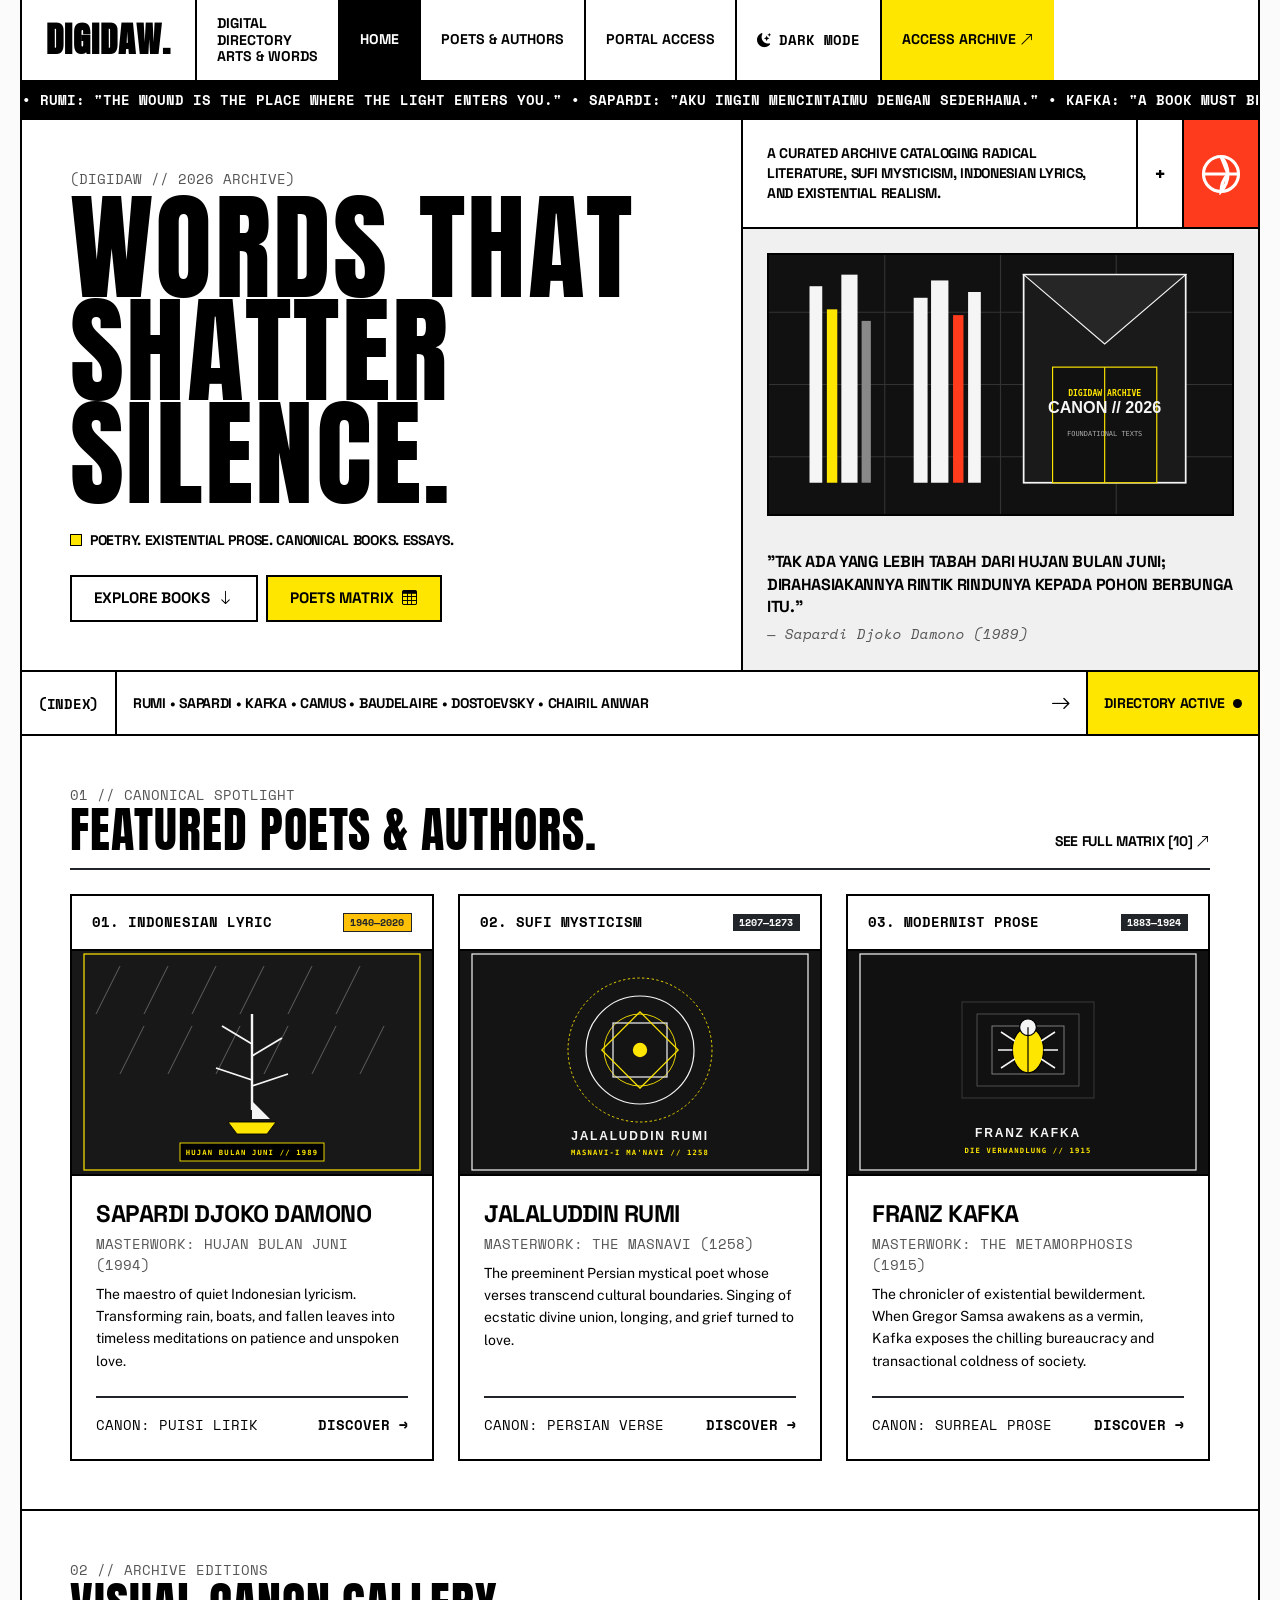
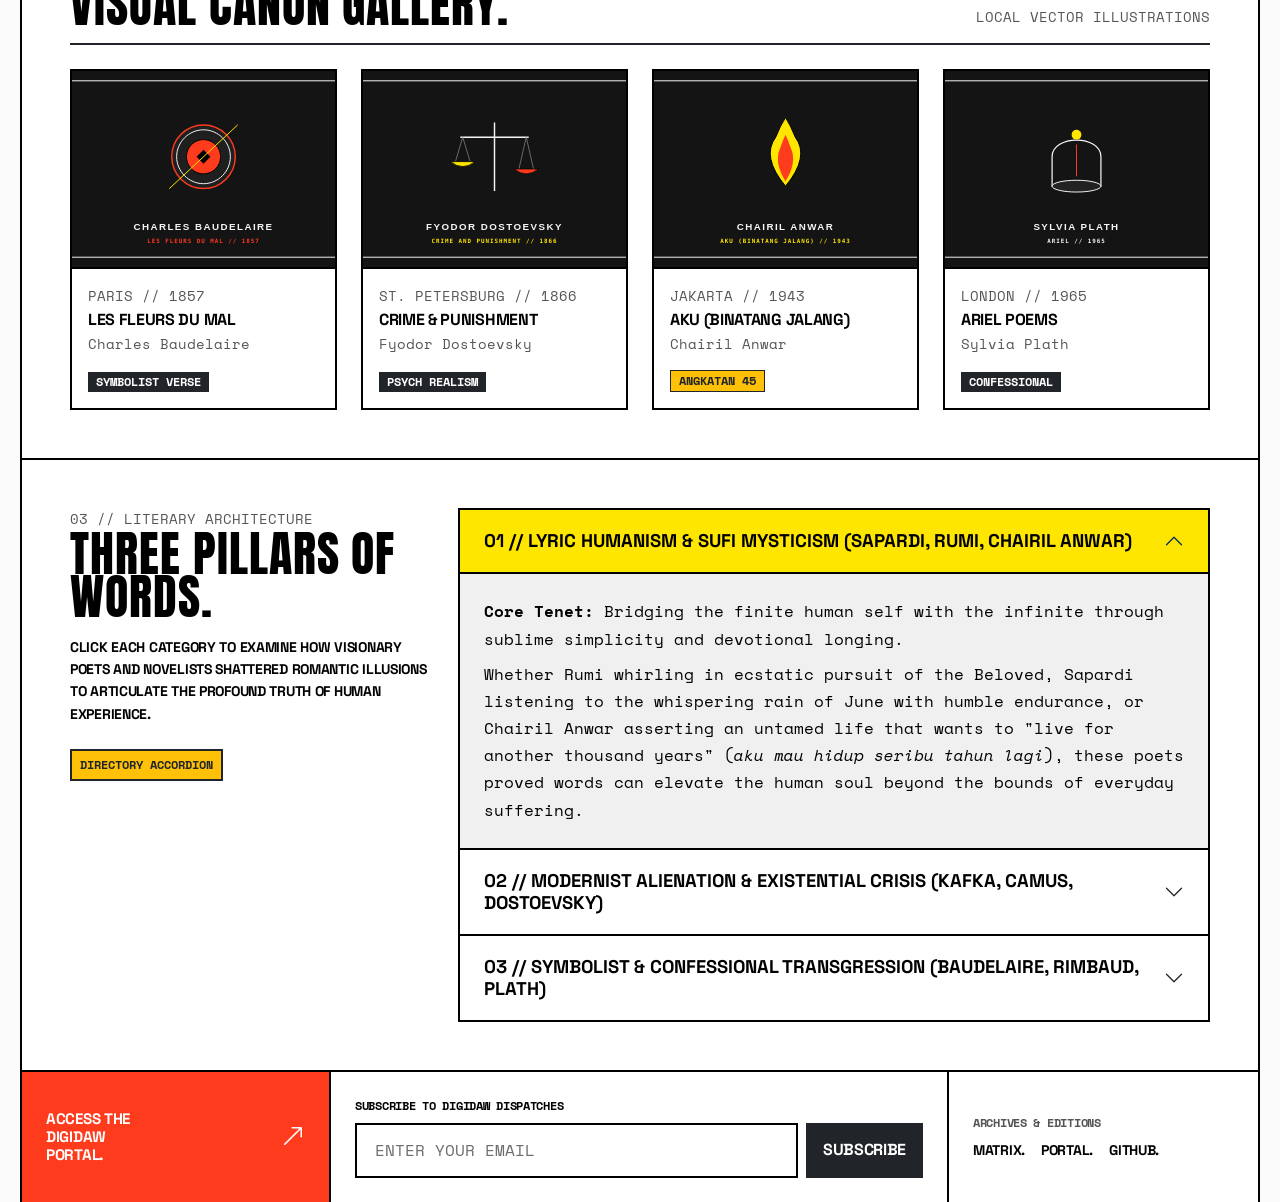
==== index.html @ c00b8d93 "feat: Initial Release DIGIDAW" ====
<!DOCTYPE html>
<html lang="en" data-theme="light">
<head>
  <meta charset="UTF-8">
  <meta name="viewport" content="width=device-width, initial-scale=1.0">
  <meta name="description" content="DIGIDAW - Digital Directory of Arts and Words. Architectural brutalist archive of poets, books, and visionary literature.">
  <title>DIGIDAW // Digital Directory of Arts and Words</title>

  <!-- External Stylesheets: Bootstrap 5.3 & Icons -->
  <link href="https://cdn.jsdelivr.net/npm/bootstrap@5.3.3/dist/css/bootstrap.min.css" rel="stylesheet">
  <link rel="stylesheet" href="https://cdn.jsdelivr.net/npm/bootstrap-icons@1.11.3/font/bootstrap-icons.min.css">

  <!-- Google Fonts: Anton (Display) & Public Sans / Space Grotesk / Space Mono -->
  <link rel="preconnect" href="https://fonts.googleapis.com">
  <link rel="preconnect" href="https://fonts.gstatic.com" crossorigin>
  <link href="https://fonts.googleapis.com/css2?family=Anton&family=Public+Sans:wght@500;700;800&family=Space+Grotesk:wght@700;800;900&family=Space+Mono:wght@400;700&display=swap" rel="stylesheet">

  <!-- Custom Brutalism Stylesheet -->
  <link rel="stylesheet" href="style.css">
</head>
<body>

  <!-- Screen Reader Accessible Skip Link -->
  <a href="#main-content" class="visually-hidden-focusable p-2 bg-warning text-dark border border-2 border-dark position-absolute top-0 start-0 z-3">Skip to main content</a>

  <div class="brut-container">

    <!-- ================= 1. HEADER & NAVIGATION ================= -->
    <header class="brut-nav">
      <a href="index.html" class="brut-nav-cell brand">DIGIDAW.</a>
      <div class="brut-nav-cell d-none d-md-flex text-start font-mono small" style="line-height: 1.2;">
        DIGITAL<br>DIRECTORY<br>ARTS &amp; WORDS
      </div>
      <a href="index.html" class="brut-nav-cell active-cell">HOME</a>
      <a href="matrix.html" class="brut-nav-cell">POETS &amp; AUTHORS</a>
      <a href="portal.html" class="brut-nav-cell">PORTAL ACCESS</a>
      
      <!-- Theme Switcher (Light / Dark Mode) -->
      <div class="brut-nav-cell p-0">
        <button id="theme-toggle" class="brut-nav-cell border-0 w-100 h-100 theme-toggle-btn" aria-label="Toggle Light/Dark Theme">
          <i class="bi bi-moon-stars-fill theme-icon"></i>
          <span class="theme-label">DARK MODE</span>
        </button>
      </div>

      <!-- Accent Action Link -->
      <a href="portal.html" class="brut-nav-cell yellow-cell">
        ACCESS ARCHIVE <i class="bi bi-arrow-up-right ms-1"></i>
      </a>
    </header>

    <!-- Marquee Announcement Strip -->
    <div class="brutal-ticker" aria-hidden="true">
      <div class="ticker-track">
        &bull; RUMI: "THE WOUND IS THE PLACE WHERE THE LIGHT ENTERS YOU." &bull; SAPARDI: "AKU INGIN MENCINTAIMU DENGAN SEDERHANA." &bull; KAFKA: "A BOOK MUST BE THE AXE FOR THE FROZEN SEA WITHIN US." &bull; BAUDELAIRE: "YOU GAVE ME YOUR MUD AND I HAVE TURNED IT TO GOLD." &bull;
      </div>
    </div>

    <!-- ================= 2. HERO SECTION ================= -->
    <main id="main-content">
      <section class="row g-0 b-bottom">
        
        <!-- Left Hero Column: Giant Headline -->
        <div class="col-lg-7 p-4 p-md-5 b-end d-flex flex-column justify-content-between">
          <div>
            <span class="font-mono small d-block mb-2 text-ink-muted">(DIGIDAW // 2026 ARCHIVE)</span>
            <h1 class="hero-giant-title mb-4">
              WORDS THAT<br>
              SHATTER<br>
              SILENCE.
            </h1>
          </div>
          <div>
            <p class="font-headline small mb-4 d-flex align-items-center gap-2">
              <span style="display:inline-block; width:12px; height:12px; background:var(--accent-yellow); border:1.5px solid var(--ink);"></span>
              POETRY. EXISTENTIAL PROSE. CANONICAL BOOKS. ESSAYS.
            </p>
            <div class="d-flex flex-wrap gap-2">
              <a href="#featured-books" class="btn-brut">
                EXPLORE BOOKS <i class="bi bi-arrow-down"></i>
              </a>
              <a href="matrix.html" class="btn-brut btn-brut-yellow">
                POETS MATRIX <i class="bi bi-table"></i>
              </a>
            </div>
          </div>
        </div>

        <!-- Right Hero Column: Library Imagery & Quote -->
        <div class="col-lg-5 d-flex flex-column">
          <div class="d-flex b-bottom">
            <div class="p-3 p-md-4 b-end flex-grow-1">
              <p class="font-headline mb-0 small" style="line-height: 1.4; font-weight: 800;">
                A CURATED ARCHIVE CATALOGING RADICAL LITERATURE, SUFI MYSTICISM, INDONESIAN LYRICS, AND EXISTENTIAL REALISM.
              </p>
            </div>
            
            <div class="b-end p-3 d-flex align-items-center justify-content-center" style="width: 55px;">
              <span class="font-mono fs-5 fw-bold">+</span>
            </div>

            <!-- Wireframe Accent Box -->
            <div class="d-flex align-items-center justify-content-center p-3" style="width: 85px; background: var(--accent-red); color: #fff;">
              <svg width="42" height="42" viewBox="0 0 24 24" fill="none" stroke="currentColor" stroke-width="1.8">
                <circle cx="12" cy="12" r="10"></circle>
                <line x1="2" y1="12" x2="22" y2="12"></line>
                <path d="M12 2a15.3 15.3 0 0 1 4 10 15.3 15.3 0 0 1-4 10 15.3 15.3 0 0 1 4-10z"></path>
              </svg>
            </div>
          </div>

          <!-- Hero Local Image Box (Guaranteed 100% Reliable Offline & GitHub Pages) -->
          <div class="p-3 p-md-4 flex-grow-1 d-flex flex-column justify-content-between" style="background: var(--bg-subtle);">
            <div class="gallery-img-box mb-3" style="aspect-ratio: 16/9; border: var(--line-thick);">
              <img src="images/library.svg" alt="DIGIDAW Classical Library Archive" loading="eager">
            </div>
            <div>
              <blockquote class="font-headline h6 mb-1 text-ink" style="line-height: 1.4;">
                "Tak ada yang lebih tabah dari hujan bulan Juni; dirahasiakannya rintik rindunya kepada pohon berbunga itu."
              </blockquote>
              <cite class="font-mono small text-ink-muted">— Sapardi Djoko Damono (1989)</cite>
            </div>
          </div>
        </div>

      </section>

      <!-- Status Indicator Bar -->
      <section class="row g-0 b-bottom font-headline small align-items-stretch">
        <div class="col-auto p-3 b-end font-mono d-flex align-items-center justify-content-center" style="min-width: 90px;">
          (INDEX)
        </div>
        <div class="col p-3 b-end d-flex align-items-center justify-content-between">
          <span>RUMI &bull; SAPARDI &bull; KAFKA &bull; CAMUS &bull; BAUDELAIRE &bull; DOSTOEVSKY &bull; CHAIRIL ANWAR</span>
          <i class="bi bi-arrow-right fs-5"></i>
        </div>
        <div class="col-12 col-md-auto p-3 d-flex align-items-center gap-2 justify-content-center" style="background: var(--accent-yellow); color: #000;">
          <span class="fw-bold">DIRECTORY ACTIVE</span>
          <span style="display:inline-block; width:9px; height:9px; background:#000; border-radius:50% !important;"></span>
        </div>
      </section>

      <!-- ================= 3. BOOTSTRAP 3 CARDS ================= -->
      <section class="p-4 p-md-5 b-bottom" id="featured-books">
        
        <div class="d-flex justify-content-between align-items-end flex-wrap gap-2 mb-4 pb-3 border-bottom border-2 border-dark">
          <div>
            <span class="font-mono small d-block mb-1 text-ink-muted">01 // CANONICAL SPOTLIGHT</span>
            <h2 class="font-display display-5 mb-0">FEATURED POETS &amp; AUTHORS.</h2>
          </div>
          <a href="matrix.html" class="font-headline small text-decoration-none d-flex align-items-center gap-1 text-ink">
            SEE FULL MATRIX [10] <i class="bi bi-arrow-up-right"></i>
          </a>
        </div>

        <div class="row g-4">
          
          <!-- Card 1: Sapardi Djoko Damono -->
          <div class="col-md-4">
            <article class="card card-brut">
              <div class="card-brut-header">
                <span>01. INDONESIAN LYRIC</span>
                <span class="badge bg-warning text-dark border border-1 border-dark font-mono">1940—2020</span>
              </div>
              <div class="card-brut-img">
                <img src="images/sapardi.svg" alt="Hujan Bulan Juni by Sapardi Djoko Damono">
              </div>
              <div class="card-brut-body">
                <div>
                  <h3 class="font-headline h4 mb-1">SAPARDI DJOKO DAMONO</h3>
                  <p class="font-mono small text-ink-muted mb-2">MASTERWORK: HUJAN BULAN JUNI (1994)</p>
                  <p class="small mb-4" style="line-height: 1.6;">
                    The maestro of quiet Indonesian lyricism. Transforming rain, boats, and fallen leaves into timeless meditations on patience and unspoken love.
                  </p>
                </div>
                <div class="pt-3 border-top border-2 border-dark d-flex justify-content-between align-items-center font-mono small">
                  <span>CANON: PUISI LIRIK</span>
                  <a href="matrix.html" class="text-decoration-none fw-bold text-ink">DISCOVER &rarr;</a>
                </div>
              </div>
            </article>
          </div>

          <!-- Card 2: Jalaluddin Rumi -->
          <div class="col-md-4">
            <article class="card card-brut">
              <div class="card-brut-header">
                <span>02. SUFI MYSTICISM</span>
                <span class="badge bg-dark text-white font-mono">1207—1273</span>
              </div>
              <div class="card-brut-img">
                <img src="images/rumi.svg" alt="The Masnavi by Jalaluddin Rumi">
              </div>
              <div class="card-brut-body">
                <div>
                  <h3 class="font-headline h4 mb-1">JALALUDDIN RUMI</h3>
                  <p class="font-mono small text-ink-muted mb-2">MASTERWORK: THE MASNAVI (1258)</p>
                  <p class="small mb-4" style="line-height: 1.6;">
                    The preeminent Persian mystical poet whose verses transcend cultural boundaries. Singing of ecstatic divine union, longing, and grief turned to love.
                  </p>
                </div>
                <div class="pt-3 border-top border-2 border-dark d-flex justify-content-between align-items-center font-mono small">
                  <span>CANON: PERSIAN VERSE</span>
                  <a href="matrix.html" class="text-decoration-none fw-bold text-ink">DISCOVER &rarr;</a>
                </div>
              </div>
            </article>
          </div>

          <!-- Card 3: Franz Kafka -->
          <div class="col-md-4">
            <article class="card card-brut">
              <div class="card-brut-header">
                <span>03. MODERNIST PROSE</span>
                <span class="badge bg-dark text-white font-mono">1883—1924</span>
              </div>
              <div class="card-brut-img">
                <img src="images/kafka.svg" alt="The Metamorphosis by Franz Kafka">
              </div>
              <div class="card-brut-body">
                <div>
                  <h3 class="font-headline h4 mb-1">FRANZ KAFKA</h3>
                  <p class="font-mono small text-ink-muted mb-2">MASTERWORK: THE METAMORPHOSIS (1915)</p>
                  <p class="small mb-4" style="line-height: 1.6;">
                    The chronicler of existential bewilderment. When Gregor Samsa awakens as a vermin, Kafka exposes the chilling bureaucracy and transactional coldness of society.
                  </p>
                </div>
                <div class="pt-3 border-top border-2 border-dark d-flex justify-content-between align-items-center font-mono small">
                  <span>CANON: SURREAL PROSE</span>
                  <a href="matrix.html" class="text-decoration-none fw-bold text-ink">DISCOVER &rarr;</a>
                </div>
              </div>
            </article>
          </div>

        </div>

      </section>

      <!-- ================= 4. VISUAL CANON GALLERY ================= -->
      <section class="p-4 p-md-5 b-bottom" id="gallery-section">
        
        <div class="d-flex justify-content-between align-items-end flex-wrap gap-2 mb-4 pb-3 border-bottom border-2 border-dark">
          <div>
            <span class="font-mono small d-block mb-1 text-ink-muted">02 // ARCHIVE EDITIONS</span>
            <h2 class="font-display display-5 mb-0">VISUAL CANON GALLERY.</h2>
          </div>
          <span class="font-mono small text-ink-muted">LOCAL VECTOR ILLUSTRATIONS</span>
        </div>

        <div class="row g-4">
          
          <!-- Gallery Item 1: Charles Baudelaire -->
          <div class="col-sm-6 col-lg-3">
            <div class="gallery-card">
              <div class="gallery-img-box">
                <img src="images/baudelaire.svg" alt="Les Fleurs du mal by Charles Baudelaire" loading="lazy">
              </div>
              <div class="p-3 d-flex flex-column justify-content-between flex-grow-1">
                <div>
                  <span class="font-mono small text-ink-muted d-block">PARIS // 1857</span>
                  <h4 class="font-headline h6 mt-1 mb-1">LES FLEURS DU MAL</h4>
                  <p class="font-mono small text-ink-muted mb-0">Charles Baudelaire</p>
                </div>
                <span class="badge bg-dark text-white align-self-start mt-3 font-mono">SYMBOLIST VERSE</span>
              </div>
            </div>
          </div>

          <!-- Gallery Item 2: Fyodor Dostoevsky -->
          <div class="col-sm-6 col-lg-3">
            <div class="gallery-card">
              <div class="gallery-img-box">
                <img src="images/dostoevsky.svg" alt="Crime and Punishment by Fyodor Dostoevsky" loading="lazy">
              </div>
              <div class="p-3 d-flex flex-column justify-content-between flex-grow-1">
                <div>
                  <span class="font-mono small text-ink-muted d-block">ST. PETERSBURG // 1866</span>
                  <h4 class="font-headline h6 mt-1 mb-1">CRIME &amp; PUNISHMENT</h4>
                  <p class="font-mono small text-ink-muted mb-0">Fyodor Dostoevsky</p>
                </div>
                <span class="badge bg-dark text-white align-self-start mt-3 font-mono">PSYCH REALISM</span>
              </div>
            </div>
          </div>

          <!-- Gallery Item 3: Chairil Anwar -->
          <div class="col-sm-6 col-lg-3">
            <div class="gallery-card">
              <div class="gallery-img-box">
                <img src="images/chairil.svg" alt="Aku by Chairil Anwar" loading="lazy">
              </div>
              <div class="p-3 d-flex flex-column justify-content-between flex-grow-1">
                <div>
                  <span class="font-mono small text-ink-muted d-block">JAKARTA // 1943</span>
                  <h4 class="font-headline h6 mt-1 mb-1">AKU (BINATANG JALANG)</h4>
                  <p class="font-mono small text-ink-muted mb-0">Chairil Anwar</p>
                </div>
                <span class="badge bg-warning text-dark border border-1 border-dark align-self-start mt-3 font-mono">ANGKATAN 45</span>
              </div>
            </div>
          </div>

          <!-- Gallery Item 4: Sylvia Plath -->
          <div class="col-sm-6 col-lg-3">
            <div class="gallery-card">
              <div class="gallery-img-box">
                <img src="images/plath.svg" alt="Ariel by Sylvia Plath" loading="lazy">
              </div>
              <div class="p-3 d-flex flex-column justify-content-between flex-grow-1">
                <div>
                  <span class="font-mono small text-ink-muted d-block">LONDON // 1965</span>
                  <h4 class="font-headline h6 mt-1 mb-1">ARIEL POEMS</h4>
                  <p class="font-mono small text-ink-muted mb-0">Sylvia Plath</p>
                </div>
                <span class="badge bg-dark text-white align-self-start mt-3 font-mono">CONFESSIONAL</span>
              </div>
            </div>
          </div>

        </div>

      </section>

      <!-- ================= 5. BOOTSTRAP ACCORDION 3 ITEMS ================= -->
      <section class="p-4 p-md-5 b-bottom" id="movements-section">
        
        <div class="row g-4 align-items-start">
          
          <div class="col-lg-4">
            <span class="font-mono small d-block mb-1 text-ink-muted">03 // LITERARY ARCHITECTURE</span>
            <h2 class="font-display display-5 mb-3">THREE PILLARS OF WORDS.</h2>
            <p class="font-headline small" style="line-height: 1.6;">
              Click each category to examine how visionary poets and novelists shattered romantic illusions to articulate the profound truth of human experience.
            </p>
            <div class="mt-4">
              <span class="badge p-2 bg-warning text-dark font-mono border border-2 border-dark">DIRECTORY ACCORDION</span>
            </div>
          </div>

          <!-- 3-Item Accordion -->
          <div class="col-lg-8">
            <div class="accordion accordion-brut" id="literatureAccordion">
              
              <!-- Accordion 01: Lyric Humanism & Sufi Mysticism -->
              <div class="accordion-item">
                <h3 class="accordion-header" id="headingLyric">
                  <button class="accordion-button" type="button" data-bs-toggle="collapse" data-bs-target="#collapseLyric" aria-expanded="true" aria-controls="collapseLyric">
                    01 // LYRIC HUMANISM &amp; SUFI MYSTICISM (SAPARDI, RUMI, CHAIRIL ANWAR)
                  </button>
                </h3>
                <div id="collapseLyric" class="accordion-collapse collapse show" aria-labelledby="headingLyric" data-bs-parent="#literatureAccordion">
                  <div class="accordion-body font-mono">
                    <p class="mb-2"><strong>Core Tenet:</strong> Bridging the finite human self with the infinite through sublime simplicity and devotional longing.</p>
                    <p class="mb-0">Whether Rumi whirling in ecstatic pursuit of the Beloved, Sapardi listening to the whispering rain of June with humble endurance, or Chairil Anwar asserting an untamed life that wants to "live for another thousand years" (<em>aku mau hidup seribu tahun lagi</em>), these poets proved words can elevate the human soul beyond the bounds of everyday suffering.</p>
                  </div>
                </div>
              </div>

              <!-- Accordion 02: Modernist Alienation & Existential Prose -->
              <div class="accordion-item">
                <h3 class="accordion-header" id="headingExistential">
                  <button class="accordion-button collapsed" type="button" data-bs-toggle="collapse" data-bs-target="#collapseExist" aria-expanded="false" aria-controls="collapseExistential">
                    02 // MODERNIST ALIENATION &amp; EXISTENTIAL CRISIS (KAFKA, CAMUS, DOSTOEVSKY)
                  </button>
                </h3>
                <div id="collapseExistential" class="accordion-collapse collapse" aria-labelledby="headingExistential" data-bs-parent="#literatureAccordion">
                  <div class="accordion-body font-mono">
                    <p class="mb-2"><strong>Core Tenet:</strong> Confronting institutional absurdity, metaphysical guilt, and the silent universe without false consolations.</p>
                    <p class="mb-0">Kafka's labyrinthine legal courts in <em>The Trial</em>, Camus' relentless Mediterranean glare in <em>The Stranger</em>, and Dostoevsky's feverish guilt in <em>Crime and Punishment</em> strip human consciousness down to its starkest moral architecture.</p>
                  </div>
                </div>
              </div>

              <!-- Accordion 03: Symbolist & Confessional Transgression -->
              <div class="accordion-item">
                <h3 class="accordion-header" id="headingSymbolist">
                  <button class="accordion-button collapsed" type="button" data-bs-toggle="collapse" data-bs-target="#collapseSymbolist" aria-expanded="false" aria-controls="collapseSymbolist">
                    03 // SYMBOLIST &amp; CONFESSIONAL TRANSGRESSION (BAUDELAIRE, RIMBAUD, PLATH)
                  </button>
                </h3>
                <div id="collapseSymbolist" class="accordion-collapse collapse" aria-labelledby="headingSymbolist" data-bs-parent="#literatureAccordion">
                  <div class="accordion-body font-mono">
                    <p class="mb-2"><strong>Core Tenet:</strong> The poet as prophet and transgressor, forging radical beauty from suffering, revolt, and psychic darkness.</p>
                    <p class="mb-0">Baudelaire discovered poetry in the soot and alleys of industrial Paris, Rimbaud pushed language to the absolute edge of delirium, and Sylvia Plath gave incandescent voice to the anguish of existence in <em>Ariel</em>: "Out of the ash I rise with my red hair and I eat men like air."</p>
                  </div>
                </div>
              </div>

            </div>
          </div>

        </div>

      </section>

    </main>

    <!-- ================= 6. FOOTER ================= -->
    <footer class="row g-0 font-headline small">
      
      <!-- Vermilion Red Callout Cell -->
      <a href="portal.html" class="col-12 col-md-3 p-3 p-md-4 b-end text-white text-decoration-none d-flex align-items-center justify-content-between" style="background: var(--accent-red);">
        <span style="font-size: 0.95rem; line-height: 1.2;">ACCESS THE<br>DIGIDAW<br>PORTAL.</span>
        <i class="bi bi-arrow-up-right fs-4"></i>
      </a>

      <!-- Newsletter Form Cell -->
      <div class="col-12 col-md-6 p-3 p-md-4 b-end d-flex flex-column justify-content-center">
        <label for="footer-email-index" class="font-mono mb-2 small text-uppercase">SUBSCRIBE TO DIGIDAW DISPATCHES</label>
        <form class="d-flex" onsubmit="event.preventDefault(); alert('Subscribed to DIGIDAW Dispatches!');">
          <input type="email" id="footer-email-index" class="form-control form-brut me-2" placeholder="ENTER YOUR EMAIL" required>
          <button type="submit" class="btn btn-dark fw-bold px-3 py-2 text-uppercase font-headline">SUBSCRIBE</button>
        </form>
      </div>

      <!-- Quick Links Cell -->
      <div class="col-12 col-md-3 p-3 p-md-4 d-flex flex-column justify-content-center">
        <div class="font-mono small text-uppercase mb-2 text-ink-muted">ARCHIVES &amp; EDITIONS</div>
        <div class="font-headline d-flex gap-3">
          <a href="matrix.html" class="text-decoration-none text-ink">MATRIX.</a>
          <a href="portal.html" class="text-decoration-none text-ink">PORTAL.</a>
          <a href="https://github.com" target="_blank" rel="noopener" class="text-decoration-none text-ink">GITHUB.</a>
        </div>
      </div>

    </footer>

  </div>

  <!-- Bootstrap 5 Bundle JS -->
  <script src="https://cdn.jsdelivr.net/npm/bootstrap@5.3.3/dist/js/bootstrap.bundle.min.js"></script>
  <!-- Custom Helper Script -->
  <script src="script.js"></script>
</body>
</html>
---- style.css ----
/* ==========================================================================
   DIGIDAW // Digital Directory of Arts and Words
   Swiss Architectural Brutalism Design System
   Compatible with Bootstrap 5.3 + Full Light & Dark Mode
   ========================================================================== */

/* 1. THEME TOKENS */
:root {
  --bg-page: #fbfbfb;
  --bg-surface: #ffffff;
  --bg-subtle: #f0f0f0;
  --ink: #000000;
  --ink-muted: #555555;
  --ink-secondary: #333333;

  /* Disciplined Accent Palette: 95% Monochrome + Yellow & Red Accents */
  --accent-yellow: #ffe600;
  --accent-red: #ff3b1e;

  /* Typography */
  --font-display: 'Anton', 'Impact', sans-serif;
  --font-headline: 'Space Grotesk', 'Arial Black', sans-serif;
  --font-mono: 'Space Mono', 'Courier New', monospace;
  --font-body: 'Public Sans', system-ui, -apple-system, sans-serif;

  /* Grid Lines */
  --line-thick: 2px solid #000000;
  --line-heavy: 3px solid #000000;
}

[data-theme="dark"] {
  color-scheme: dark;
  --bg-page: #0a0a0a;
  --bg-surface: #141414;
  --bg-subtle: #1f1f1f;
  --ink: #fcfcfc;
  --ink-muted: #b5b5b5;
  --ink-secondary: #cccccc;

  --line-thick: 2px solid #fcfcfc;
  --line-heavy: 3px solid #fcfcfc;
}

/* 2. BASE RESET & SHARP CORNERS */
*,
*::before,
*::after,
.btn,
.card,
.form-control,
.form-select,
.badge,
.navbar,
.accordion-item,
.accordion-button,
.table,
.alert,
img {
  border-radius: 0 !important;
  box-sizing: border-box;
}

body {
  background-color: var(--bg-page);
  color: var(--ink);
  font-family: var(--font-body);
  line-height: 1.5;
  transition: background-color 0.2s ease, color 0.2s ease;
  min-height: 100vh;
}

/* 3. TYPOGRAPHY */
.font-display {
  font-family: var(--font-display);
  letter-spacing: 0.02em;
  text-transform: uppercase;
  line-height: 0.9;
}

.font-headline {
  font-family: var(--font-headline);
  text-transform: uppercase;
  font-weight: 800;
  letter-spacing: -0.02em;
}

.font-mono {
  font-family: var(--font-mono);
}

.text-ink { color: var(--ink) !important; }
.text-ink-muted { color: var(--ink-muted) !important; }

.hero-giant-title {
  font-family: var(--font-display);
  font-size: clamp(3.2rem, 8.5vw + 0.5rem, 7.5rem);
  line-height: 0.88;
  letter-spacing: 0.02em;
  text-transform: uppercase;
  color: var(--ink);
}

/* 4. GRID CONTAINER & BORDERS */
.brut-container {
  max-width: 1240px;
  margin-inline: auto;
  border-inline: var(--line-thick);
  background: var(--bg-surface);
  transition: background-color 0.2s ease, border-color 0.2s ease;
}

.b-top { border-top: var(--line-thick) !important; }
.b-bottom { border-bottom: var(--line-thick) !important; }
.b-start { border-left: var(--line-thick) !important; }
.b-end { border-right: var(--line-thick) !important; }
.b-all { border: var(--line-thick) !important; }

/* 5. NAVIGATION */
.brut-nav {
  display: flex;
  flex-wrap: wrap;
  border-bottom: var(--line-thick);
  background: var(--bg-surface);
}

.brut-nav-cell {
  border-right: var(--line-thick);
  padding: 0.85rem 1.25rem;
  display: flex;
  align-items: center;
  justify-content: center;
  text-decoration: none;
  color: var(--ink);
  font-family: var(--font-headline);
  font-size: 0.88rem;
  font-weight: 800;
  text-transform: uppercase;
  white-space: nowrap;
  background: var(--bg-surface);
  cursor: pointer;
  transition: background-color 0.15s ease, color 0.15s ease;
}

.brut-nav-cell:hover {
  background-color: var(--ink);
  color: var(--bg-surface);
}

.brut-nav-cell.brand {
  font-family: var(--font-display);
  font-size: 2.2rem;
  padding-inline: 1.5rem;
  letter-spacing: 0.03em;
}

.brut-nav-cell.active-cell {
  background-color: var(--ink);
  color: var(--bg-surface);
}

.brut-nav-cell.yellow-cell {
  background-color: var(--accent-yellow);
  color: #000000 !important;
  border-right: none;
}
.brut-nav-cell.yellow-cell:hover {
  background-color: var(--ink);
  color: var(--accent-yellow) !important;
}

.theme-toggle-btn {
  background: transparent;
  border: none;
  font-family: var(--font-mono);
  font-weight: 700;
  color: var(--ink);
  display: flex;
  align-items: center;
  gap: 0.5rem;
  padding: 0.85rem 1.25rem;
}

/* 6. BUTTONS */
.btn-brut {
  display: inline-flex;
  align-items: center;
  justify-content: center;
  gap: 0.5rem;
  border: var(--line-thick);
  background: var(--bg-surface);
  color: var(--ink);
  font-family: var(--font-headline);
  font-weight: 800;
  font-size: 0.95rem;
  text-transform: uppercase;
  padding: 0.65rem 1.4rem;
  text-decoration: none;
  cursor: pointer;
  transition: all 0.12s ease;
}

.btn-brut:hover {
  background: var(--ink);
  color: var(--bg-surface);
}

.btn-brut-yellow {
  background: var(--accent-yellow);
  border: var(--line-thick);
  color: #000000 !important;
  font-family: var(--font-headline);
  font-weight: 800;
}
.btn-brut-yellow:hover {
  background: var(--ink);
  color: var(--accent-yellow) !important;
}

/* 7. CARDS & VISUAL GALLERY */
.card-brut {
  background: var(--bg-surface);
  border: var(--line-thick);
  height: 100%;
  display: flex;
  flex-direction: column;
  transition: transform 0.15s ease;
  color: var(--ink);
}

.card-brut-header {
  padding: 1rem 1.25rem;
  border-bottom: var(--line-thick);
  font-family: var(--font-mono);
  font-weight: 700;
  font-size: 0.85rem;
  display: flex;
  justify-content: space-between;
  align-items: center;
  background: var(--bg-surface);
  color: var(--ink);
}

.card-brut-img {
  aspect-ratio: 16 / 10;
  background: var(--bg-subtle);
  border-bottom: var(--line-thick);
  display: flex;
  align-items: center;
  justify-content: center;
  overflow: hidden;
  position: relative;
  color: var(--ink);
}

.card-brut-img img {
  width: 100%;
  height: 100%;
  object-fit: cover;
  transition: transform 0.25s ease;
}

.card-brut:hover .card-brut-img img {
  transform: scale(1.03);
}

.card-brut-body {
  padding: 1.5rem;
  flex-grow: 1;
  display: flex;
  flex-direction: column;
  justify-content: space-between;
  background: var(--bg-surface);
  color: var(--ink);
}

.gallery-card {
  border: var(--line-thick);
  overflow: hidden;
  background: var(--bg-surface);
  height: 100%;
  display: flex;
  flex-direction: column;
}

.gallery-img-box {
  aspect-ratio: 4 / 3;
  width: 100%;
  overflow: hidden;
  border-bottom: var(--line-thick);
  background: #111111;
}

.gallery-img-box img {
  width: 100%;
  height: 100%;
  object-fit: cover;
  transition: transform 0.25s ease;
}

.gallery-card:hover .gallery-img-box img {
  transform: scale(1.04);
}

.author-thumb {
  width: 48px;
  height: 48px;
  border: var(--line-thick);
  object-fit: cover;
  flex-shrink: 0;
  background: #141414;
}

/* 8. ACCORDION */
.accordion-brut {
  border: var(--line-thick);
}

.accordion-brut .accordion-item {
  border: none;
  border-bottom: var(--line-thick);
  background: var(--bg-surface);
}

.accordion-brut .accordion-item:last-child {
  border-bottom: none;
}

.accordion-brut .accordion-button {
  background-color: var(--bg-surface);
  color: var(--ink);
  font-family: var(--font-headline);
  font-weight: 800;
  font-size: 1.15rem;
  padding: 1.25rem 1.5rem;
  box-shadow: none !important;
  border: none;
}

.accordion-brut .accordion-button:not(.collapsed) {
  background-color: var(--accent-yellow);
  color: #000000 !important;
  border-bottom: var(--line-thick);
}

.accordion-brut .accordion-body {
  background-color: var(--bg-subtle);
  color: var(--ink);
  padding: 1.5rem;
  font-size: 1rem;
  line-height: 1.7;
}

/* 9. DATA MATRIX TABLE */
.table-brut-wrap {
  border: var(--line-thick);
  overflow-x: auto;
  background: var(--bg-surface);
}

.table-brut {
  width: 100%;
  border-collapse: collapse;
  margin-bottom: 0;
  color: var(--ink);
  font-size: 0.95rem;
}

.table-brut th {
  background: var(--ink);
  color: var(--bg-surface);
  font-family: var(--font-mono);
  font-weight: 700;
  text-transform: uppercase;
  padding: 1rem;
  border: 1px solid var(--ink);
  letter-spacing: 0.05em;
  white-space: nowrap;
}

.table-brut td {
  padding: 1.1rem 1rem;
  border: 1px solid var(--ink);
  vertical-align: middle;
  color: var(--ink);
}

.table-brut tr:hover td {
  background-color: var(--bg-subtle);
}

/* 10. TICKER MARQUEE */
.brutal-ticker {
  background-color: var(--ink);
  color: var(--bg-surface);
  border-bottom: var(--line-thick);
  padding-block: 0.5rem;
  overflow: hidden;
  white-space: nowrap;
  font-family: var(--font-mono);
  font-weight: 700;
  font-size: 0.85rem;
}

.ticker-track {
  display: inline-block;
  animation: ticker-slide 28s linear infinite;
}

@keyframes ticker-slide {
  0% { transform: translateX(0); }
  100% { transform: translateX(-50%); }
}

@media (prefers-reduced-motion: reduce) {
  .ticker-track { animation: none; }
}

/* 11. FORM INPUTS */
.form-brut {
  border: var(--line-thick) !important;
  background: var(--bg-surface) !important;
  color: var(--ink) !important;
  font-family: var(--font-mono);
  padding: 0.85rem 1.1rem;
  font-size: 1rem;
  transition: border-color 0.15s ease;
}

.form-brut::placeholder,
.form-control::placeholder {
  color: var(--ink-muted) !important;
  opacity: 0.85 !important;
}

.form-brut:focus {
  outline: none !important;
  box-shadow: inset 0 0 0 2px var(--ink) !important;
}

.form-brut.is-invalid {
  border-color: var(--accent-red) !important;
  box-shadow: inset 0 0 0 2px var(--accent-red) !important;
}

.form-brut.is-valid {
  border-color: var(--accent-yellow) !important;
}

/* 12. DARK MODE OVERRIDES */
[data-theme="dark"] .bg-white {
  background-color: var(--bg-surface) !important;
  color: var(--ink) !important;
}

[data-theme="dark"] .bg-light {
  background-color: var(--bg-subtle) !important;
  color: var(--ink) !important;
}

[data-theme="dark"] .text-dark {
  color: var(--ink) !important;
}

[data-theme="dark"] .text-muted,
[data-theme="dark"] .text-secondary {
  color: var(--ink-muted) !important;
}

[data-theme="dark"] .border-dark {
  border-color: var(--ink) !important;
}

[data-theme="dark"] .form-control,
[data-theme="dark"] .form-select,
[data-theme="dark"] .form-brut {
  background-color: var(--bg-surface) !important;
  color: var(--ink) !important;
  border-color: var(--ink) !important;
}

/* Explicit high-contrast placeholder inside input box in dark mode */
[data-theme="dark"] .form-brut::placeholder,
[data-theme="dark"] .form-control::placeholder {
  color: #c0c0c0 !important;
  opacity: 0.9 !important;
}

[data-theme="dark"] .form-select option {
  background-color: #141414 !important;
  color: #fcfcfc !important;
}

[data-theme="dark"] input:-webkit-autofill,
[data-theme="dark"] input:-webkit-autofill:hover,
[data-theme="dark"] input:-webkit-autofill:focus {
  -webkit-text-fill-color: #fcfcfc !important;
  -webkit-box-shadow: 0 0 0 1000px #141414 inset !important;
}

[data-theme="dark"] .btn-outline-dark {
  color: var(--ink) !important;
  border-color: var(--ink) !important;
}

[data-theme="dark"] .btn-outline-dark:hover {
  background-color: var(--ink) !important;
  color: var(--bg-surface) !important;
}

[data-theme="dark"] .btn-dark {
  background-color: var(--ink) !important;
  color: var(--bg-surface) !important;
  border-color: var(--ink) !important;
}

[data-theme="dark"] .badge.bg-dark {
  background-color: #2a2a2a !important;
  color: #fcfcfc !important;
  border: 1px solid #fcfcfc;
}

/* 13. RESPONSIVE BREAKPOINTS */
@media (max-width: 991px) {
  .brut-nav {
    flex-direction: column;
  }
  .brut-nav-cell {
    border-right: none;
    border-bottom: var(--line-thick);
    justify-content: flex-start;
  }
  .brut-nav-cell.yellow-cell {
    margin-left: 0;
  }
}

:focus-visible {
  outline: 3px solid var(--ink) !important;
  outline-offset: 2px !important;
}
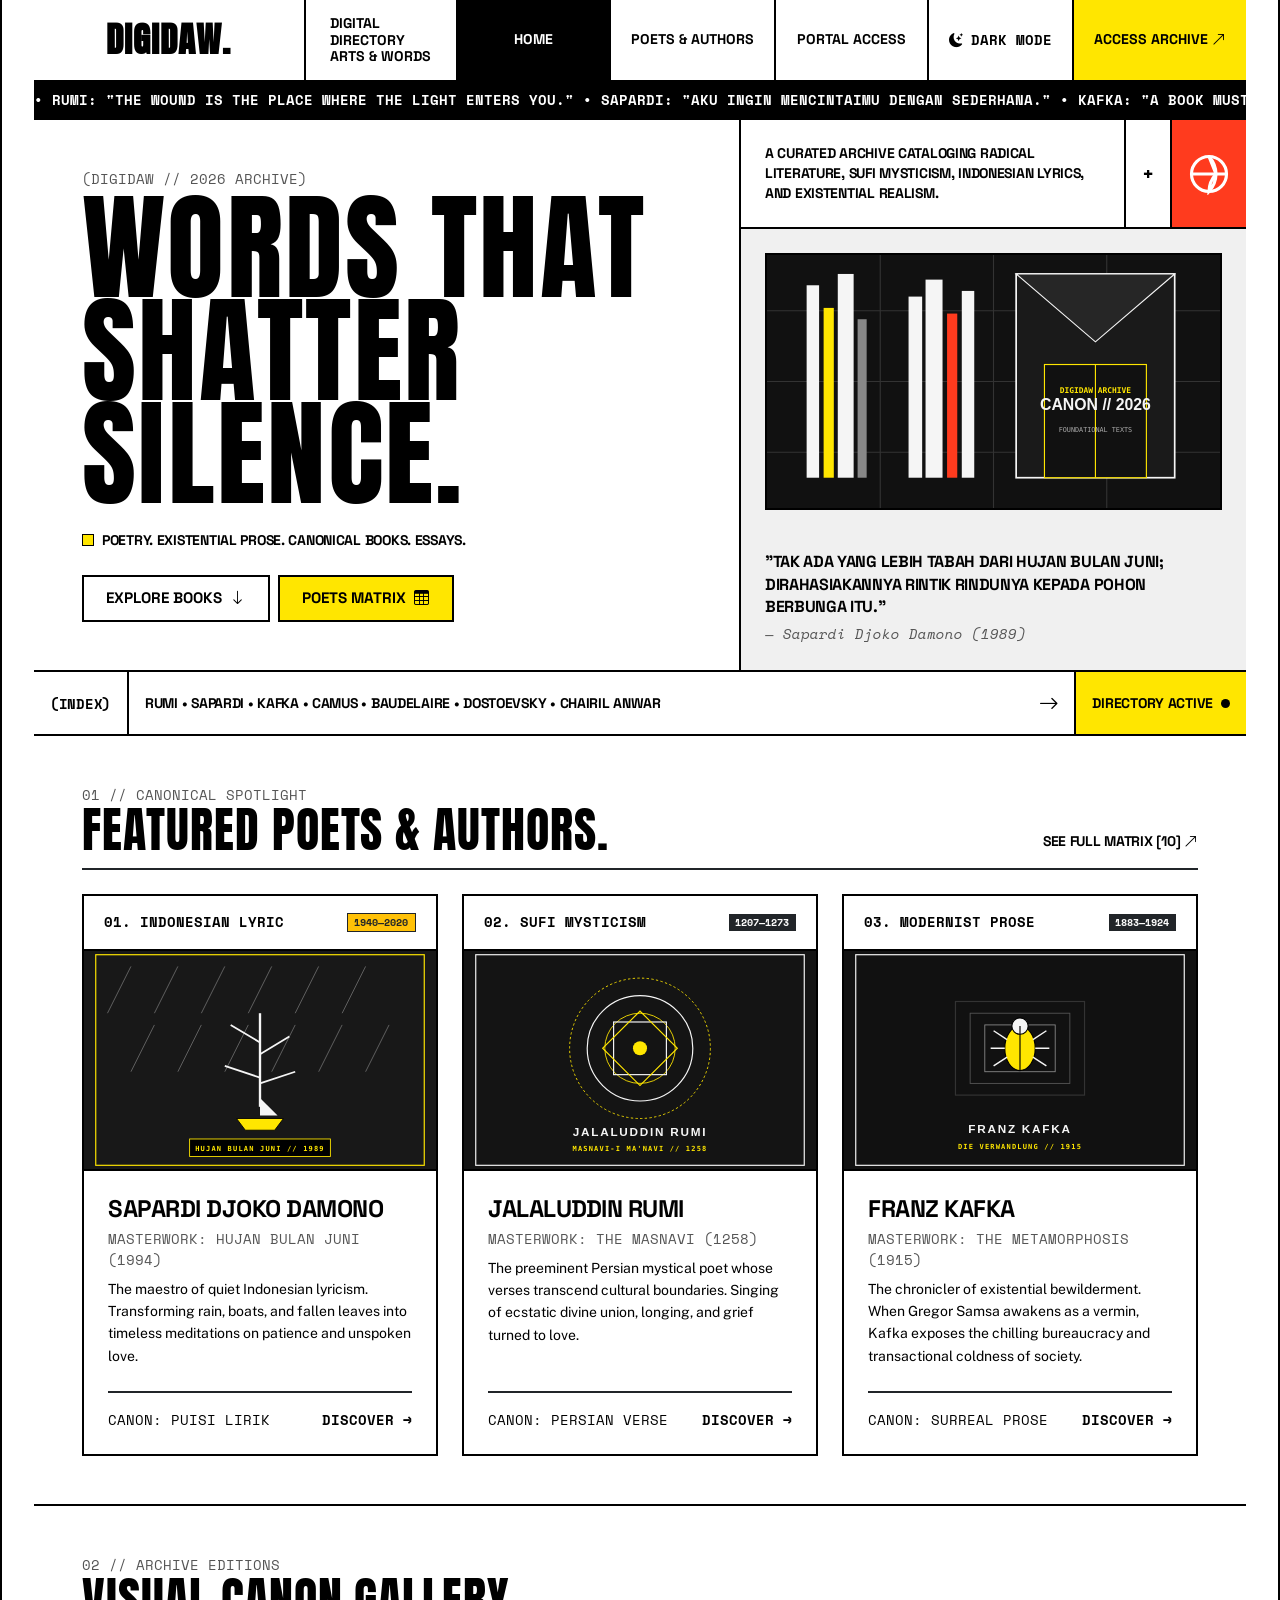
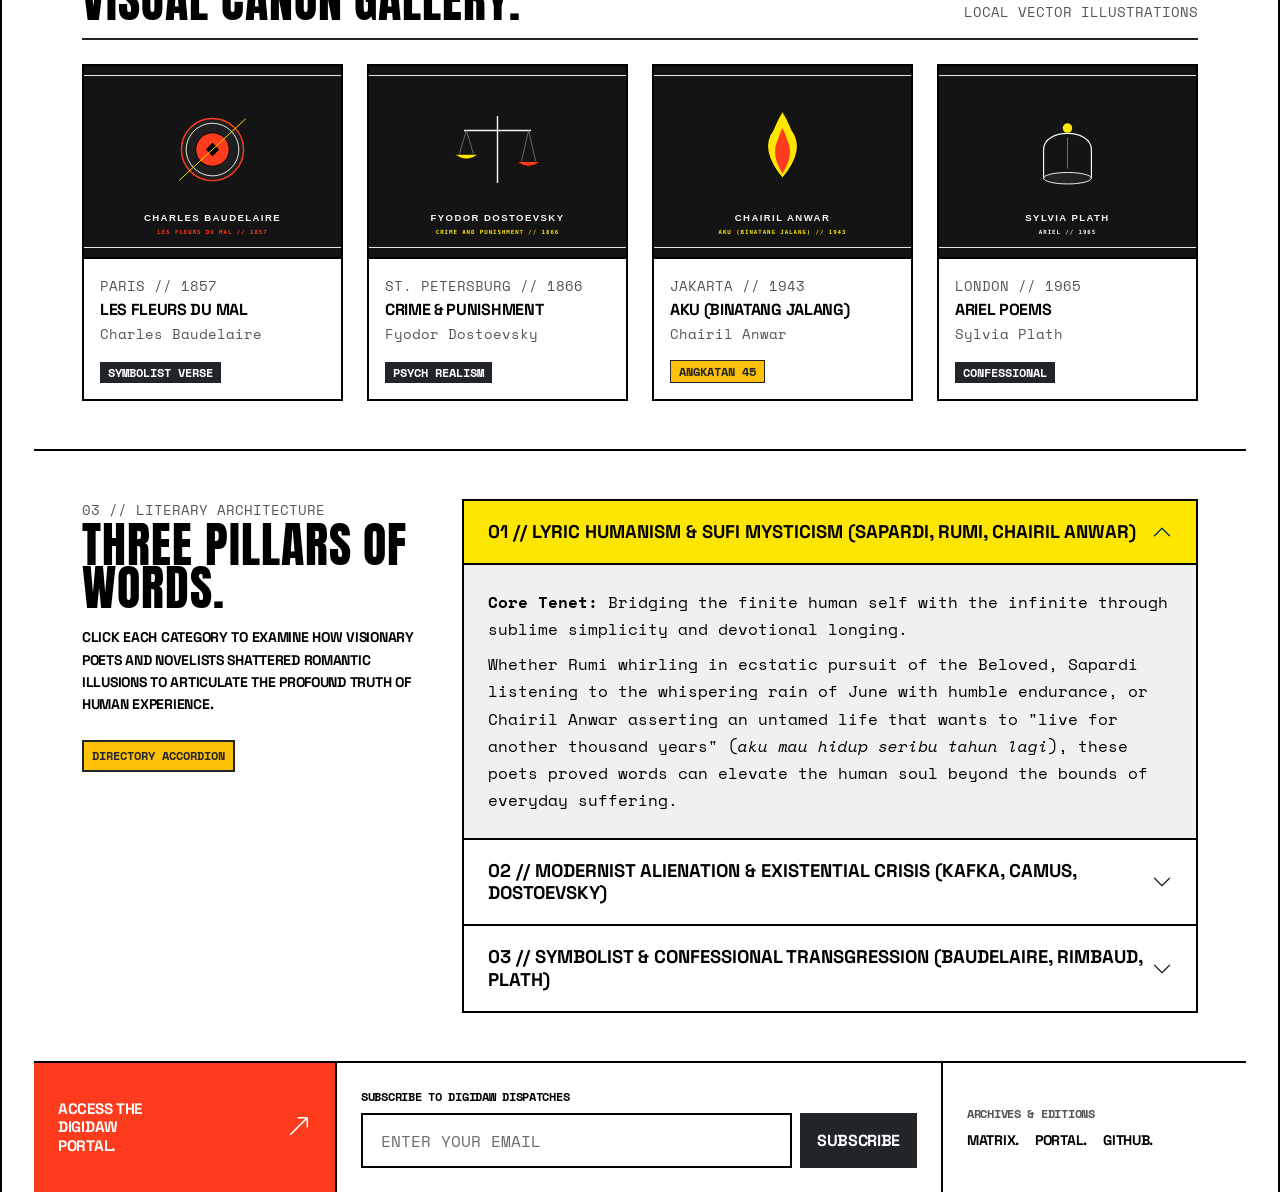
==== commit 0552f7fb: "feat: add more quotes to marquee ticker under navbar" ====
--- a/index.html
+++ b/index.html
@@ -52,7 +52,7 @@
     <!-- Marquee Announcement Strip -->
     <div class="brutal-ticker" aria-hidden="true">
       <div class="ticker-track">
-        &bull; RUMI: "THE WOUND IS THE PLACE WHERE THE LIGHT ENTERS YOU." &bull; SAPARDI: "AKU INGIN MENCINTAIMU DENGAN SEDERHANA." &bull; KAFKA: "A BOOK MUST BE THE AXE FOR THE FROZEN SEA WITHIN US." &bull; BAUDELAIRE: "YOU GAVE ME YOUR MUD AND I HAVE TURNED IT TO GOLD." &bull;
+        &bull; RUMI: "THE WOUND IS THE PLACE WHERE THE LIGHT ENTERS YOU." &bull; SAPARDI: "AKU INGIN MENCINTAIMU DENGAN SEDERHANA." &bull; KAFKA: "A BOOK MUST BE THE AXE FOR THE FROZEN SEA WITHIN US." &bull; BAUDELAIRE: "YOU GAVE ME YOUR MUD AND I HAVE TURNED IT TO GOLD." &bull; PLATH: "I TAKE MY SUITCASE, MY HEART, MY TYPEWRITER." &bull; DOSTOEVSKY: "THE SOUL IS HEALED BY BEING WITH CHILDREN." &bull; CAMUS: "IN THE DEPTH OF WINTER, I FINALLY LEARNED THAT WITHIN ME THERE LAY AN INVINCIBLE SUMMER." &bull; BORGES: "PARADISE IS A KIND OF LIBRARY." &bull; WOOLF: "YOU CANNOT FIND PEACE BY AVOIDING LIFE." &bull; RIMBAUD: "I IS ANOTHER." &bull; MURAKAMI: "MEMORIES WARM YOU UP FROM THE INSIDE." &bull; DANTE: "THE PATH TO PARADISE BEGINS IN HELL." &bull; GOETHE: "WHATEVER YOU CAN DO OR DREAM YOU CAN, BEGIN IT." &bull; NERUDA: "I WANT TO DO WITH YOU WHAT SPRING DOES WITH THE CHERRY TREES." &bull; CHAIRIL: "AKU TIDAK PERNAH MAU JADI PENULIS, AKU MAU JADI SEORANG PRIA." &bull;
       </div>
     </div>
 
--- a/style.css
+++ b/style.css
@@ -102,11 +102,32 @@
 
 /* 4. GRID CONTAINER & BORDERS */
 .brut-container {
-  max-width: 1240px;
   margin-inline: auto;
   border-inline: var(--line-thick);
   background: var(--bg-surface);
   transition: background-color 0.2s ease, border-color 0.2s ease;
+  width: 100%;
+}
+
+/* Desktop: full width with breathing room inside borders */
+@media (min-width: 992px) {
+  .brut-container {
+    max-width: none;
+    padding-inline: 2rem;
+  }
+
+  /* Navbar cells fill full width evenly — no empty space on the right */
+  .brut-nav {
+    flex-wrap: nowrap;
+  }
+  .brut-nav-cell {
+    flex: 1;
+    text-align: center;
+    justify-content: center;
+  }
+  .brut-nav-cell.brand {
+    flex: 2;
+  }
 }
 
 .b-top { border-top: var(--line-thick) !important; }
@@ -520,21 +541,113 @@
 }
 
 /* 13. RESPONSIVE BREAKPOINTS */
-@media (max-width: 991px) {
+
+/* Extra-small phones (<576px) */
+@media (max-width: 575px) {
+  .brut-container {
+    padding-inline: 1rem;
+  }
+
   .brut-nav {
     flex-direction: column;
-  }
+    padding: 0;
+  }
+
   .brut-nav-cell {
     border-right: none;
     border-bottom: var(--line-thick);
     justify-content: flex-start;
-  }
+    text-align: left;
+    white-space: normal;
+    padding: 0.75rem 1rem;
+  }
+
+  .brut-nav-cell.brand {
+    font-size: 1.8rem;
+    padding-inline: 1rem;
+    text-align: center;
+    justify-content: center;
+  }
+
   .brut-nav-cell.yellow-cell {
     margin-left: 0;
-  }
-}
-
-:focus-visible {
-  outline: 3px solid var(--ink) !important;
-  outline-offset: 2px !important;
-}
+    text-align: center;
+    justify-content: center;
+  }
+
+  .theme-toggle-btn {
+    justify-content: center;
+    text-align: center;
+  }
+
+  .hero-giant-title {
+    font-size: clamp(2.4rem, 10vw + 0.5rem, 5rem);
+    line-height: 0.9;
+  }
+
+  .author-thumb {
+    width: 40px;
+    height: 40px;
+  }
+
+  .table-brut th,
+  .table-brut td {
+    padding: 0.75rem 0.5rem;
+    font-size: 0.85rem;
+  }
+
+  .font-headline {
+    font-size: 0.95rem;
+  }
+
+  .font-mono {
+    font-size: 0.85rem;
+  }
+
+  footer .col-12 {
+    padding-inline: 1rem;
+  }
+}
+
+/* Small phones & tablets (576px – 991px) */
+@media (min-width: 576px) and (max-width: 991px) {
+  .brut-container {
+    padding-inline: 1.5rem;
+  }
+
+  .brut-nav {
+    flex-direction: column;
+  }
+
+  .brut-nav-cell {
+    border-right: none;
+    border-bottom: var(--line-thick);
+    justify-content: flex-start;
+    white-space: normal;
+  }
+
+  .brut-nav-cell.yellow-cell {
+    margin-left: 0;
+    text-align: center;
+    justify-content: center;
+  }
+
+  .hero-giant-title {
+    font-size: clamp(2.8rem, 8vw + 0.5rem, 6rem);
+  }
+}
+
+/* Existing breakpoint for larger tablets/desktop */
+@media (max-width: 991px) {
+  .brut-nav {
+    flex-direction: column;
+  }
+  .brut-nav-cell {
+    border-right: none;
+    border-bottom: var(--line-thick);
+    justify-content: flex-start;
+  }
+  .brut-nav-cell.yellow-cell {
+    margin-left: 0;
+  }
+}
